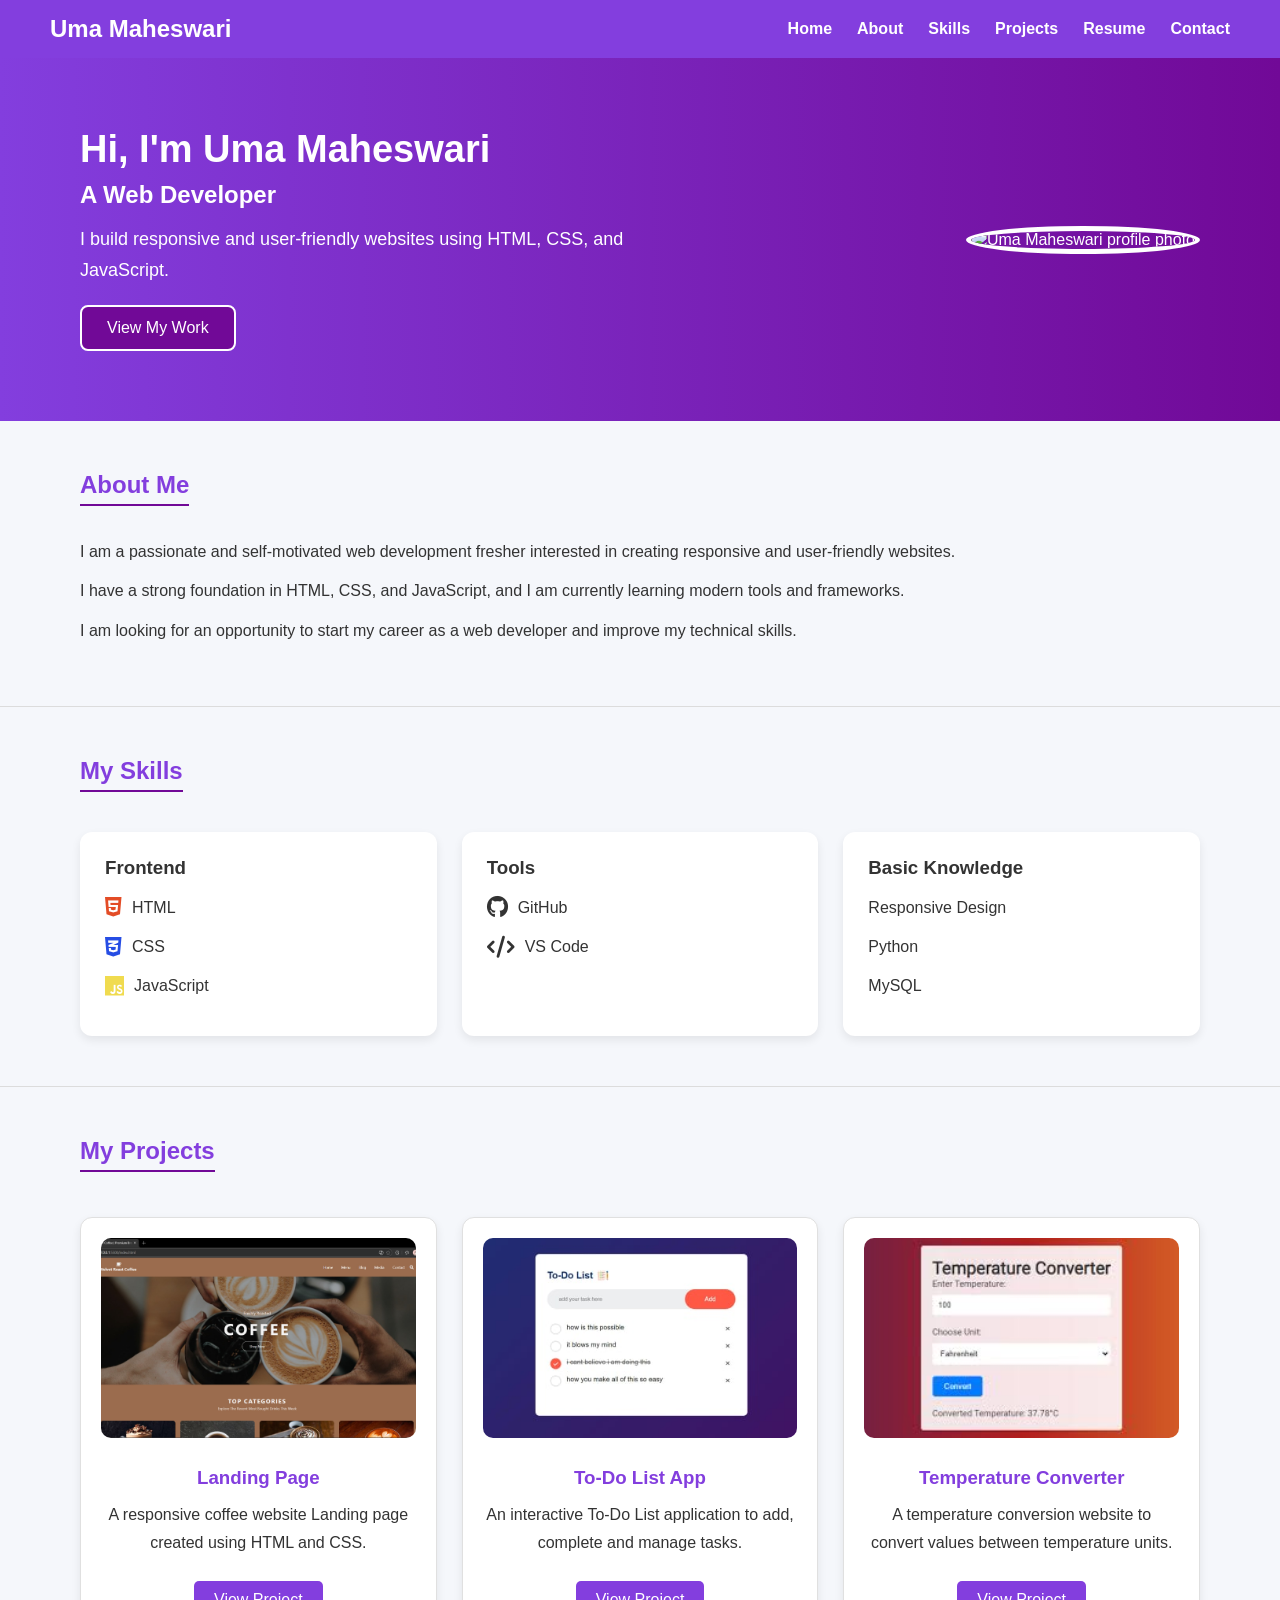
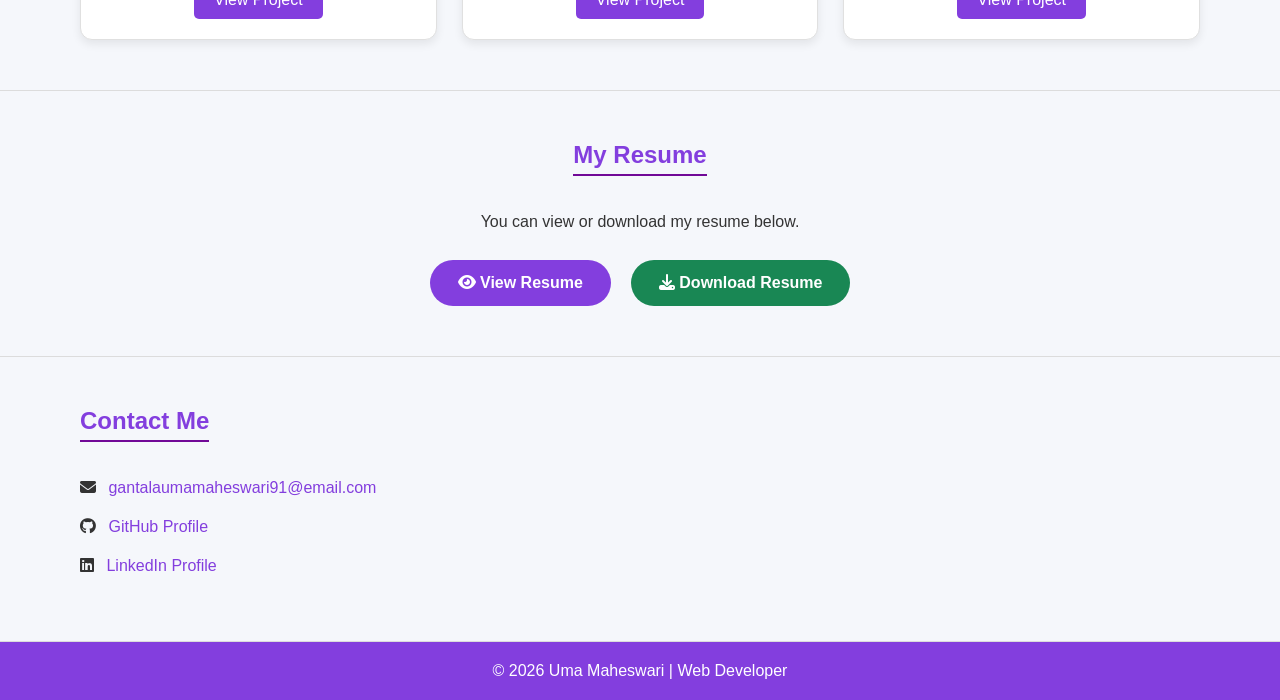
==== index.html @ 79c0158b "Add files via upload" ====
<!DOCTYPE html>
<html lang="en">
<head>
    <meta charset="UTF-8">
    <meta name="viewport" content="width=device-width, initial-scale=1.0">
    <title>Uma Maheswari | Web Developer</title>

    <link rel="stylesheet" href="style.css">

    <!-- Font Awesome Icons -->
    <link rel="stylesheet"
    href="https://cdnjs.cloudflare.com/ajax/libs/font-awesome/6.5.0/css/all.min.css">
</head>

<body>

<!-- NAVBAR -->
<header>
    <nav>
        <h2>Uma Maheswari</h2>

        <ul>
            <li><a href="#home">Home</a></li>
            <li><a href="#about">About</a></li>
            <li><a href="#skills">Skills</a></li>
            <li><a href="#projects">Projects</a></li>
            <li><a href="#resume">Resume</a></li>
            <li><a href="#contact">Contact</a></li>
        </ul>
    </nav>
</header>

<!-- HERO -->
<section class="hero" id="home">

    <div class="hero-text">
        <h1>Hi, I'm Uma Maheswari</h1>
        <h2>A Web Developer</h2>

        <p>
            I build responsive and user-friendly websites
            using HTML, CSS, and JavaScript.
        </p>

        <a href="#projects" class="btn">View My Work</a>
    </div>

    <div class="hero-img">
        <img src="Profile.jpeg" alt="Uma Maheswari profile photo">
    </div>

</section>

<!-- ABOUT -->
<section class="section" id="about">

    <h2>About Me</h2>

    <p>
        I am a passionate and self-motivated web development fresher
        interested in creating responsive and user-friendly websites.
    </p>

    <p>
        I have a strong foundation in HTML, CSS, and JavaScript,
        and I am currently learning modern tools and frameworks.
    </p>

    <p>
        I am looking for an opportunity to start my career as a web developer
        and improve my technical skills.
    </p>

</section>

<!-- SKILLS -->
<section class="section" id="skills">

    <h2>My Skills</h2>

    <div class="skills-container">

        <!-- FRONTEND -->
        <div class="skill-box">
            <h3>Frontend</h3>

            <p><i class="fab fa-html5 html"></i> HTML</p>
            <p><i class="fab fa-css3-alt css"></i> CSS</p>
            <p><i class="fab fa-js js"></i> JavaScript</p>
        </div>

        <!-- TOOLS -->
        <div class="skill-box">
            <h3>Tools</h3>

            <p><i class="fab fa-github"></i> GitHub</p>
            <p><i class="fas fa-code"></i> VS Code</p>
        </div>

        <!-- BASIC KNOWLEDGE -->
        <div class="skill-box">
            <h3>Basic Knowledge</h3>

            <p>Responsive Design</p>
            <p>Python</p>
            <p>MySQL</p>
        </div>

    </div>

</section>

<!-- PROJECTS -->
<section class="section" id="projects">

    <h2>My Projects</h2>

    <div class="projects">

        <!-- PROJECT 1 -->
        <div class="card">

            <img src="project1.jpg" alt="Coffee website Landing page">

            <h3>Landing Page</h3>

            <p>
                A responsive coffee website Landing page
                created using HTML and CSS.
            </p>

            <a href="./Projects/Landing%20Page/index.html"
   class="project-btn"
   target="_blank">
    View Project
</a>

        </div>

        <!-- PROJECT 2 -->
        <div class="card">

            <img src="project2.jpg" alt="To-Do List application">

            <h3>To-Do List App</h3>

            <p>
                An interactive To-Do List application
                to add, complete and manage tasks.
            </p>

            <a href="projects/todo-list/index.html"
               class="project-btn"
               target="_blank">
                View Project
            </a>

        </div>

        <!-- PROJECT 3 -->
        <div class="card">

            <img src="project3.jpg" alt="Temperature converter website">

            <h3>Temperature Converter</h3>

            <p>
                A temperature conversion website
                to convert values between temperature units.
            </p>

            <a href="projects/temperature-converter/index.html"
               class="project-btn"
               target="_blank">
                View Project
            </a>

        </div>

    </div>

</section>
    
<!-- RESUME -->
<section id="resume" class="section resume-section">

    <h2>My Resume</h2>

    <p>You can view or download my resume below.</p>

    
<div class="resume-buttons">

    <a href="./UmaMaheswari_Resume.pdf"
       target="_blank"
       style="background-color: #833ede; color: white; padding: 14px 28px; border-radius: 30px; text-decoration: none; display: inline-block; font-weight: bold;">
        <i class="fas fa-eye"></i> View Resume
    </a>

    <a href="./UmaMaheswari_Resume.pdf"
       download="Uma_Maheswari_Resume.pdf"
       style="background-color: #198754; color: white; padding: 14px 28px; border-radius: 30px; text-decoration: none; display: inline-block; font-weight: bold;">
        <i class="fas fa-download"></i> Download Resume
    </a>

</div>


</section>

    </div>
</section>

<!-- CONTACT -->
<section class="section" id="contact">

    <h2>Contact Me</h2>

    <p>
        <i class="fas fa-envelope"></i>
        <a href="mailto:gantalaumamaheswari91@email.com">
            gantalaumamaheswari91@email.com
        </a>
    </p>

    <p>
        <i class="fab fa-github"></i>
        <a href="https://github.com/umamaheswari-netizen"
           target="_blank">
            GitHub Profile
        </a>
    </p>

    <p>
        <i class="fab fa-linkedin"></i>
        <a href="https://www.linkedin.com/in/gantala-uma-maheswari"
           target="_blank">
            LinkedIn Profile
        </a>
    </p>

</section>

<!-- FOOTER -->
<footer>
    <p>&copy; 2026 Uma Maheswari | Web Developer</p>
</footer>
</body>
</html>
---- style.css ----
* {
    margin: 0;
    padding: 0;
    box-sizing: border-box;
    font-family: Arial, sans-serif;
}

html {
    scroll-behavior: smooth;
}

body {
    background: #f5f7fb;
    color: #333;
}

/* NAVBAR */
header {
    background: #833ede;
    padding: 15px 50px;
    position: sticky;
    top: 0;
    z-index: 1000;
}

nav {
    display: flex;
    justify-content: space-between;
    align-items: center;
    color: white;
}

nav ul {
    display: flex;
    list-style: none;
    gap: 25px;
}

nav ul li a {
    color: white;
    text-decoration: none;
    font-weight: bold;
    transition: 0.3s;
}

nav ul li a:hover {
    color: #ffd700;
}

/* HERO */
.hero {
    display: flex;
    justify-content: space-between;
    align-items: center;
    padding: 70px 80px;
    background: linear-gradient(to right, #833ede, #710997);
    color: white;
    gap: 40px;
}

.hero-text {
    max-width: 600px;
}

.hero-text h1 {
    font-size: 38px;
    margin-bottom: 10px;
}

.hero-text h2 {
    margin-bottom: 15px;
}

.hero-text p {
    font-size: 18px;
    line-height: 1.7;
}

.hero-img img {
    width: 280px;
    height: 280px;
    object-fit: cover;
    border-radius: 50%;
    border: 5px solid white;
}

/* BUTTON */
.btn {
    display: inline-block;
    margin-top: 20px;
    padding: 12px 25px;
    background: #710997;
    color: white;
    text-decoration: none;
    border: 2px solid white;
    border-radius: 8px;
    transition: 0.3s;
}

.btn:hover {
    background: white;
    color: #710997;
}

/* SECTIONS */
.section {
    padding: 50px 80px;
    border-bottom: 1px solid #dcdcdc;
}

.section h2 {
    margin-bottom: 20px;
    color: #833ede;
    border-bottom: 2px solid #710997;
    display: inline-block;
    padding-bottom: 5px;
}

.section p {
    margin: 12px 0;
    line-height: 1.7;
}

/* SKILLS */
.skills-container {
    display: flex;
    justify-content: space-between;
    gap: 25px;
    margin-top: 20px;
}

.skill-box {
    background: white;
    padding: 25px;
    flex: 1;
    border-radius: 12px;
    box-shadow: 0 4px 10px rgba(0, 0, 0, 0.08);
    transition: 0.3s;
}

.skill-box:hover {
    transform: translateY(-5px);
}

.skill-box h3 {
    margin-bottom: 15px;
    color: #333;
}

.skill-box p {
    display: flex;
    align-items: center;
    margin: 12px 0;
    font-size: 16px;
}

.skill-box i {
    font-size: 22px;
    margin-right: 10px;
}

.html {
    color: #e34c26;
}

.css {
    color: #264de4;
}

.js {
    color: #f0db4f;
}

/* PROJECTS */
.projects {
    display: flex;
    gap: 25px;
    margin-top: 25px;
}

.card {
    background: white;
    padding: 20px;
    border-radius: 12px;
    text-align: center;
    flex: 1;
    border: 1px solid #e0e0e0;
    box-shadow: 0 4px 10px rgba(0, 0, 0, 0.08);
    transition: 0.3s;
}

.card:hover {
    transform: translateY(-8px);
    box-shadow: 0 8px 20px rgba(0, 0, 0, 0.15);
}

.card img {
    width: 100%;
    height: 200px;
    object-fit: cover;
    border-radius: 10px;
    margin-bottom: 15px;
}

.card h3 {
    margin: 10px 0;
    color: #833ede;
}

.card p {
    margin-bottom: 15px;
}

/* PROJECT BUTTON */
.project-btn {
    display: inline-block;
    margin-top: 10px;
    padding: 10px 20px;
    background: #833ede;
    color: white;
    text-decoration: none;
    border-radius: 5px;
    transition: 0.3s;
}

.project-btn:hover {
    background: #710997;
    transform: scale(1.05);
}


/* RESUME SECTION */
.resume-section {
    text-align: center;
}

.resume-section h2 {
    display: inline-block;
}

.resume-buttons {
    display: flex;
    justify-content: center;
    align-items: center;
    gap: 20px;
    margin-top: 25px;
    flex-wrap: wrap;
}

.resume-btn {
    display: inline-block;
    padding: 13px 25px;
    color: white;
    text-decoration: none;
    border-radius: 25px;
    font-weight: bold;
    transition: 0.3s;
}

.view-btn {
    background-color: #833ede;
}

.view-btn:hover {
    background-color: #710997;
    transform: translateY(-3px);
}

.download-btn {
    background-color: #198754;
}

.download-btn:hover {
    background-color: #126c40;
    transform: translateY(-3px);
}

/* CONTACT */
#contact a {
    color: #833ede;
    text-decoration: none;
}

#contact a:hover {
    text-decoration: underline;
}

#contact i {
    margin-right: 8px;
}

/* FOOTER */
footer {
    text-align: center;
    padding: 20px;
    background: #833ede;
    color: white;
}

/* RESPONSIVE DESIGN */
@media (max-width: 900px) {

    .hero {
        padding: 50px 30px;
    }

    .section {
        padding: 40px 30px;
    }

    .skills-container,
    .projects {
        flex-wrap: wrap;
    }

    .skill-box,
    .card {
        min-width: 250px;
    }
}

@media (max-width: 600px) {

    header {
        padding: 15px 20px;
    }

    nav {
        flex-direction: column;
        gap: 15px;
    }

    nav ul {
        flex-wrap: wrap;
        justify-content: center;
        gap: 12px;
    }

    .hero {
        flex-direction: column-reverse;
        text-align: center;
        padding: 40px 20px;
    }

    .hero-text h1 {
        font-size: 28px;
    }

    .hero-img img {
        width: 200px;
        height: 200px;
    }

    .section {
        padding: 35px 20px;
    }

    .skills-container,
    .projects {
        flex-direction: column;
    }

    .skill-box,
    .card {
        width: 100%;
    }

    .card img {
        height: auto;
    }


/* COMPLETE RESUME SECTION DESIGN */

#resume.resume-section {
    display: flex !important;
    flex-direction: column !important;
    align-items: center !important;
    justify-content: center !important;
    text-align: center !important;
    width: 100%;
}

#resume.resume-section h2 {
    display: inline-block;
    margin: 0 auto 20px !important;
}

#resume.resume-section p {
    text-align: center !important;
    width: 100%;
}

#resume .resume-buttons {
    display: flex !important;
    flex-direction: row !important;
    justify-content: center !important;
    align-items: center !important;
    gap: 20px;
    margin: 25px auto !important;
    width: 100%;
}

#resume .resume-buttons a {
    display: inline-flex !important;
    align-items: center;
    justify-content: center;
    gap: 8px;
    padding: 14px 25px !important;
    background-color: #833ede !important;
    color: white !important;
    text-decoration: none !important;
    border: none !important;
    border-radius: 30px !important;
    font-size: 16px;
    font-weight: bold;
    cursor: pointer;
}

#resume .resume-buttons .resume-download {
    background-color: #198754 !important;
}

#resume .resume-buttons a:hover {
    opacity: 0.85;
    transform: translateY(-3px);
}

@media (max-width: 600px) {
    #resume .resume-buttons {
        flex-direction: column !important;
    }
}

/* RESUME BUTTON BACKGROUNDS */

#resume .resume-buttons a.resume-view {
    background: #833ede !important;
    color: white !important;
    border: 2px solid #833ede !important;
    padding: 14px 28px !important;
    border-radius: 30px !important;
}

#resume .resume-buttons a.resume-download {
    background: #198754 !important;
    color: white !important;
    border: 2px solid #198754 !important;
    padding: 14px 28px !important;
    border-radius: 30px !important;
}

#resume .resume-buttons a:hover {
    opacity: 0.9;
    transform: translateY(-3px);
}

}
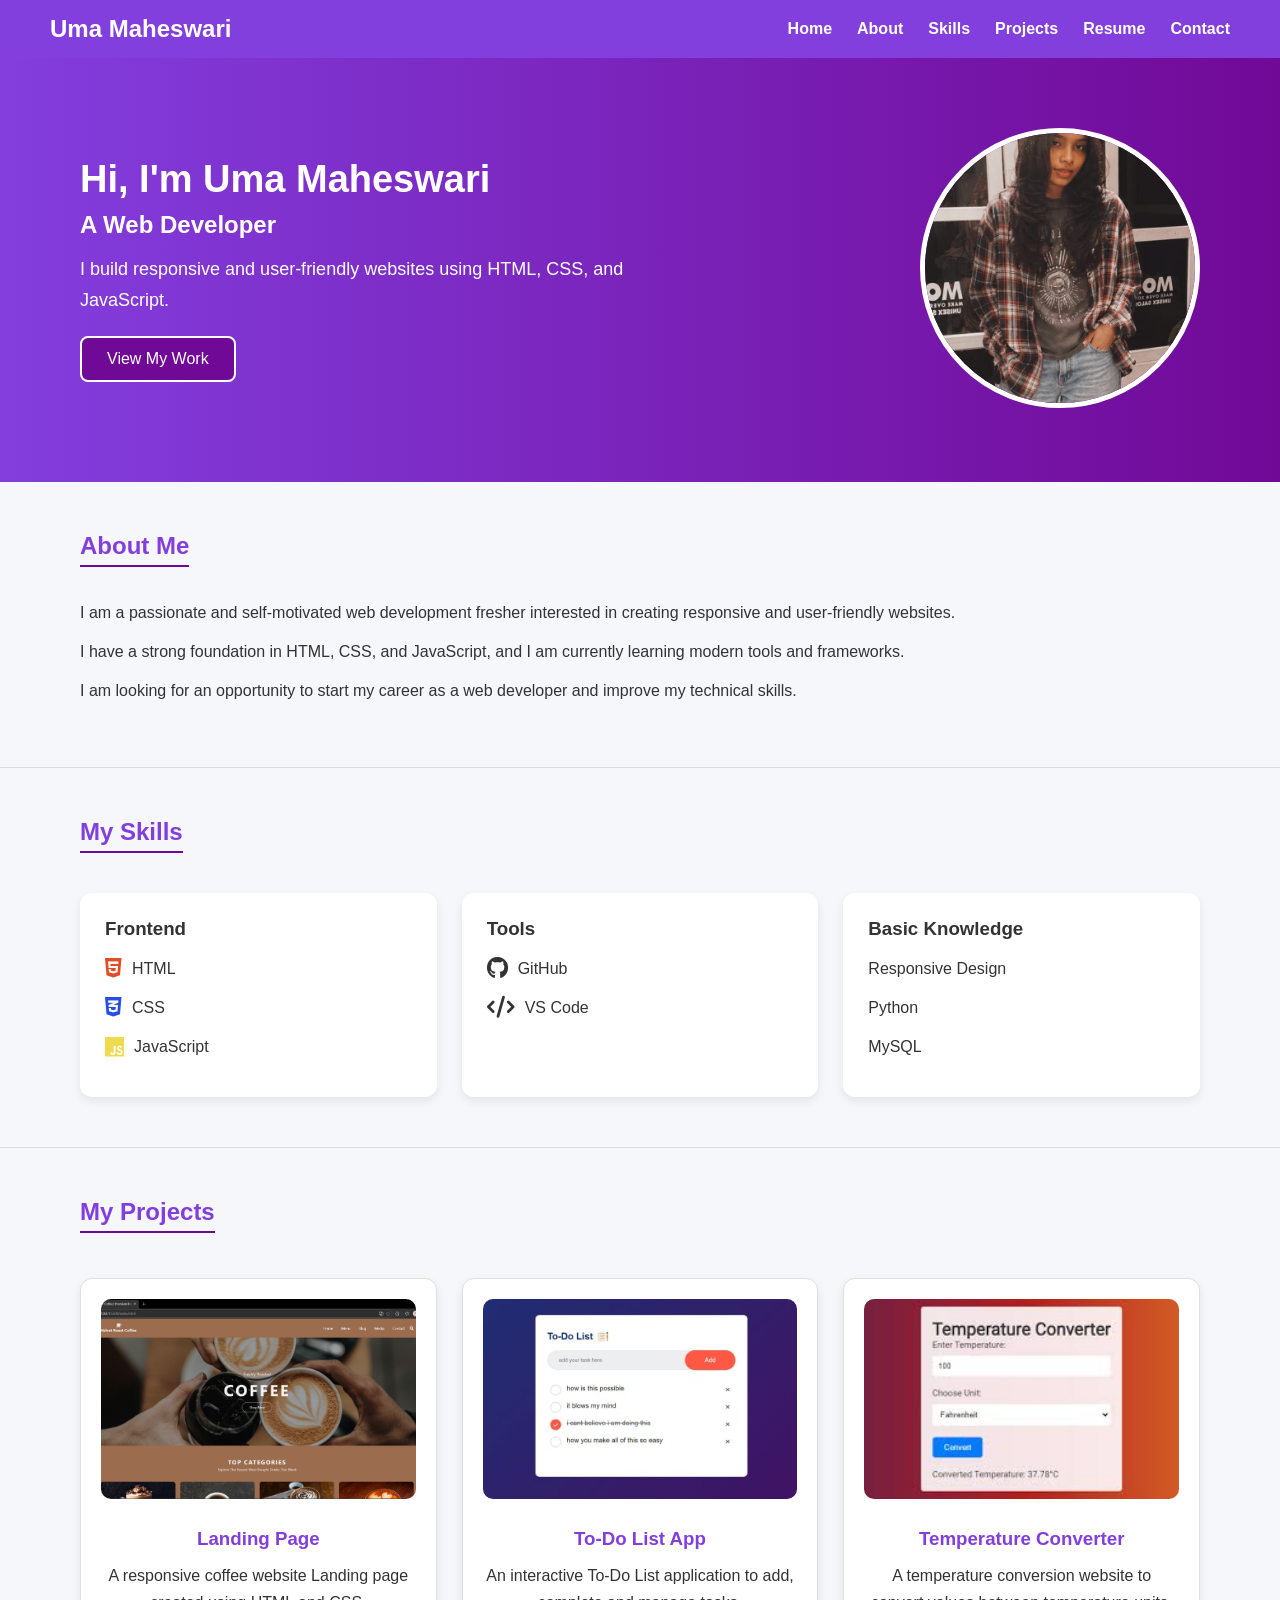
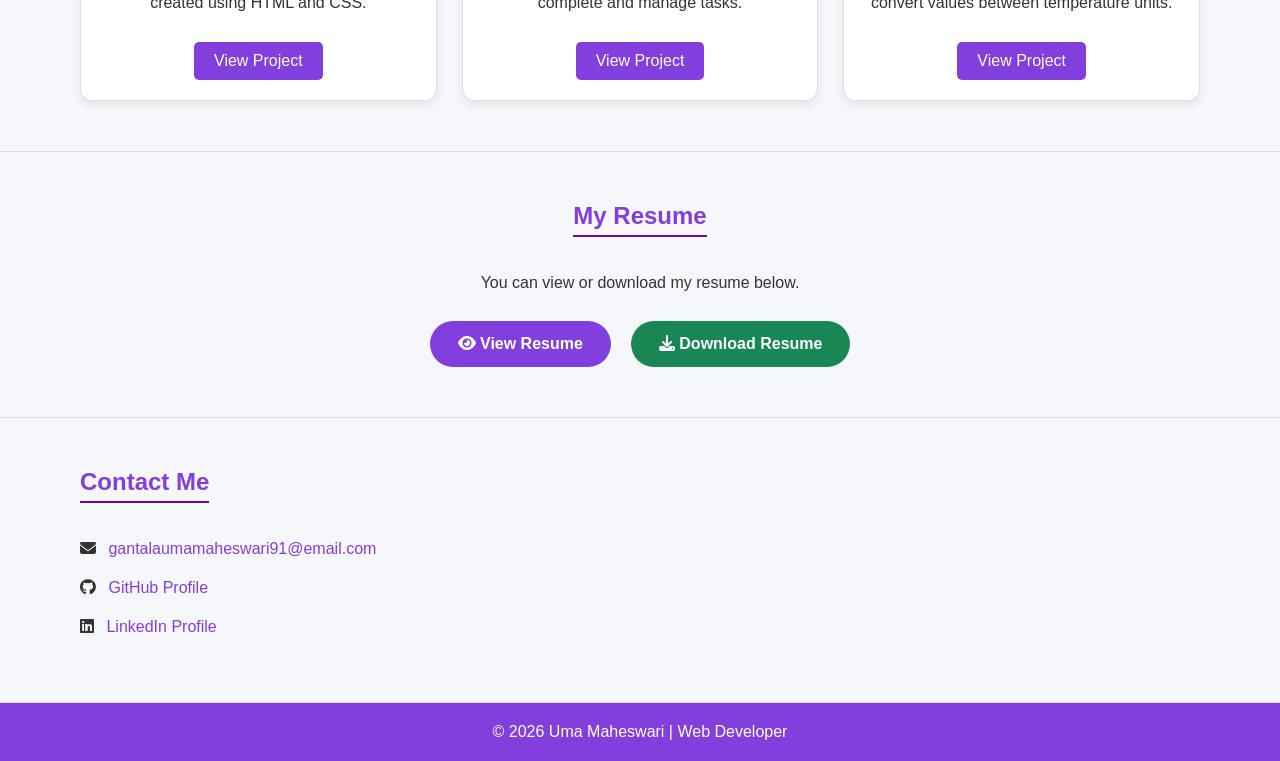
==== commit 3d074690: "Update index.html" ====
--- a/index.html
+++ b/index.html
@@ -47,7 +47,7 @@
     </div>
 
     <div class="hero-img">
-        <img src="Profile.jpeg" alt="Uma Maheswari profile photo">
+        <img src="profile.jpeg" alt="Uma Maheswari profile photo">
     </div>
 
 </section>
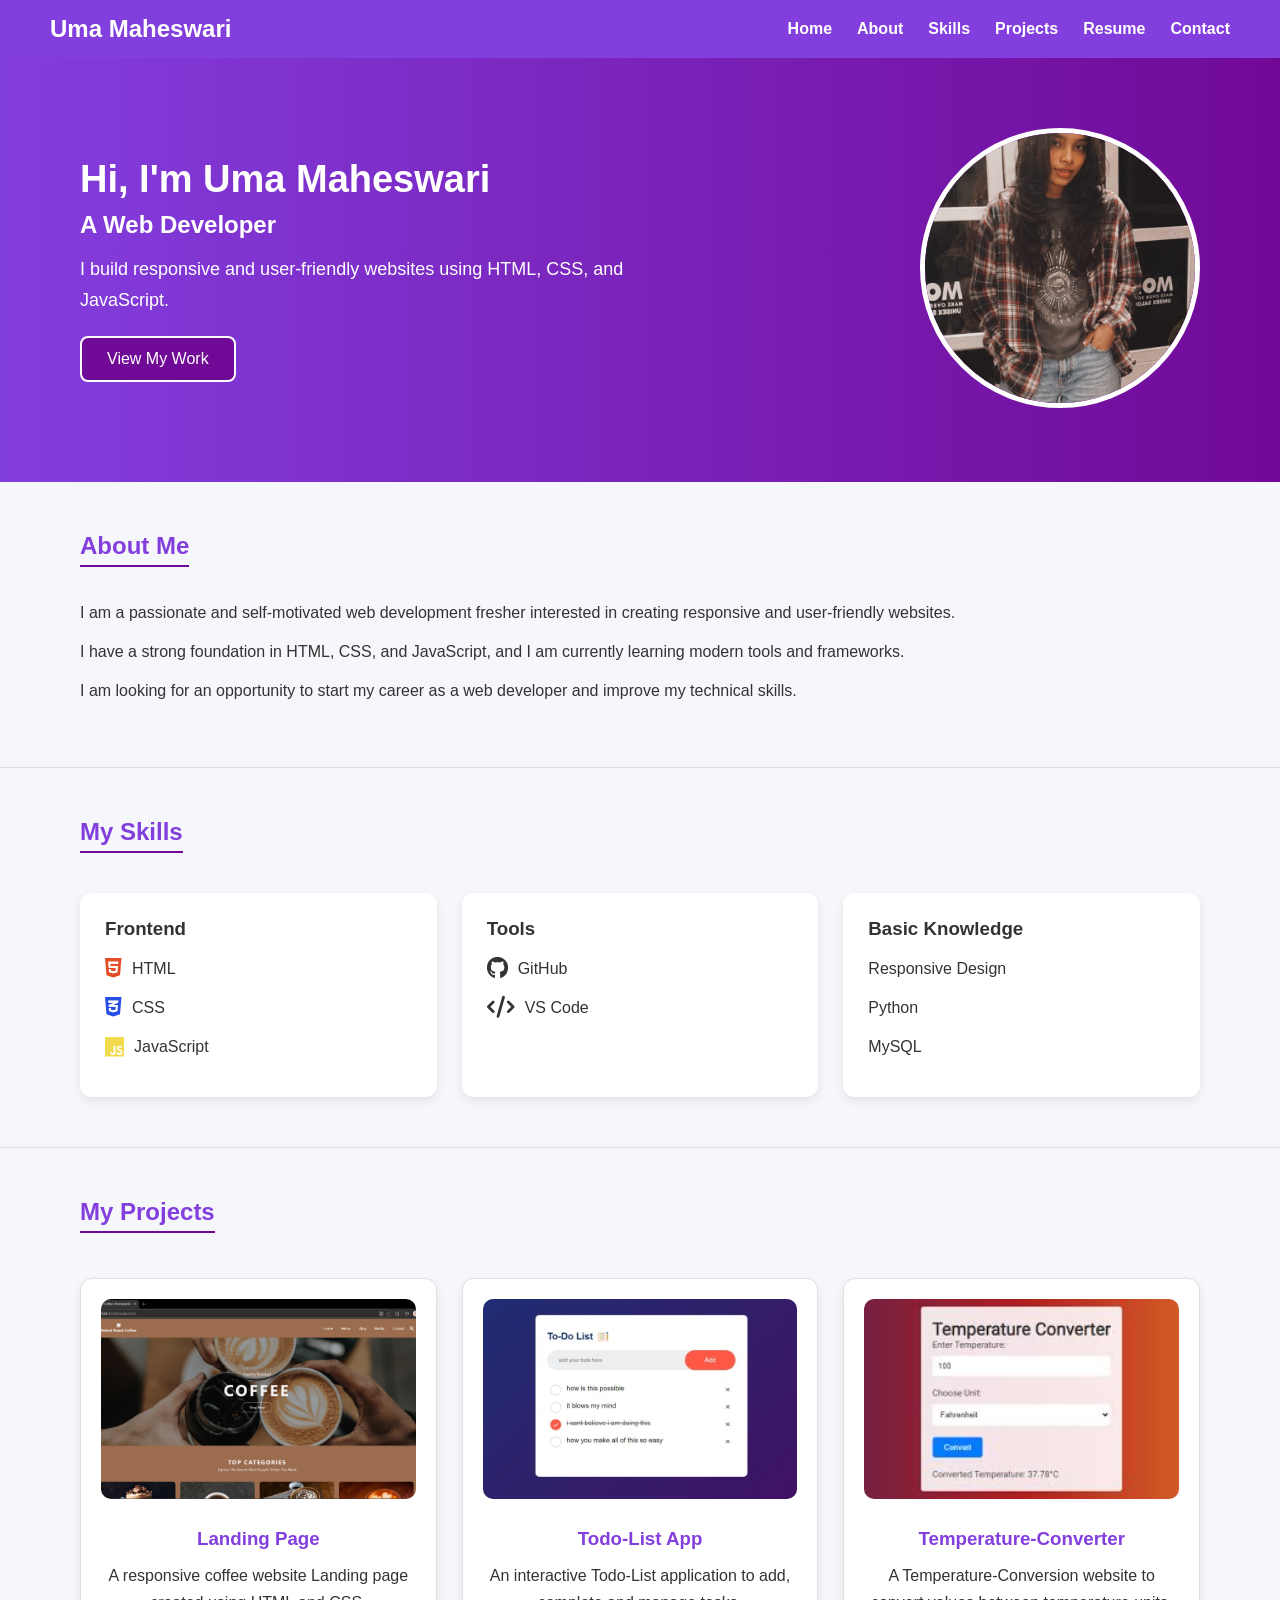
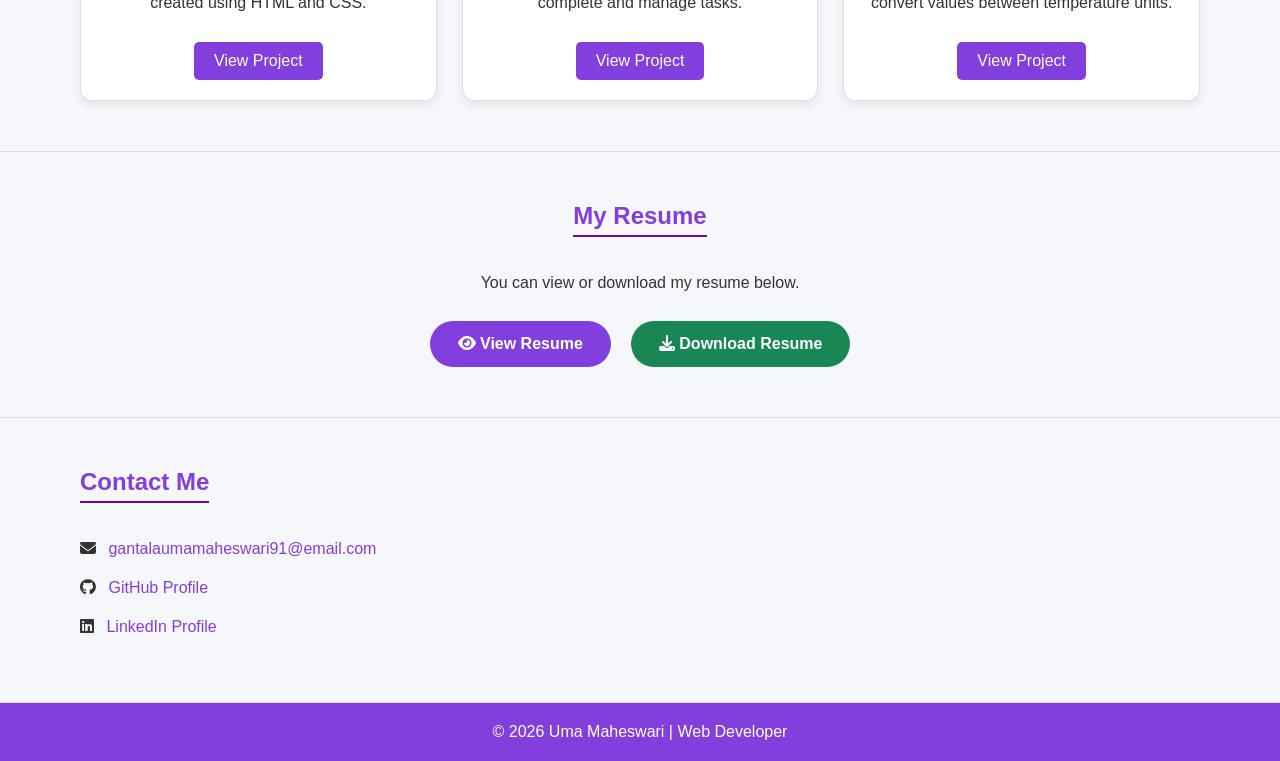
==== commit c6375c63: "Update index.html" ====
--- a/index.html
+++ b/index.html
@@ -141,16 +141,16 @@
         <!-- PROJECT 2 -->
         <div class="card">
 
-            <img src="project2.jpg" alt="To-Do List application">
-
-            <h3>To-Do List App</h3>
+            <img src="project2.jpg" alt="Todo-List application">
+
+            <h3>Todo-List App</h3>
 
             <p>
-                An interactive To-Do List application
+                An interactive Todo-List application
                 to add, complete and manage tasks.
             </p>
 
-            <a href="projects/todo-list/index.html"
+            <a href="projects/Todo-List/index.html"
                class="project-btn"
                target="_blank">
                 View Project
@@ -161,16 +161,16 @@
         <!-- PROJECT 3 -->
         <div class="card">
 
-            <img src="project3.jpg" alt="Temperature converter website">
-
-            <h3>Temperature Converter</h3>
+            <img src="project3.jpg" alt="Temperature-Converter website">
+
+            <h3>Temperature-Converter</h3>
 
             <p>
-                A temperature conversion website
+                A Temperature-Conversion website
                 to convert values between temperature units.
             </p>
 
-            <a href="projects/temperature-converter/index.html"
+            <a href="projects/Temperature-Converter/index.html"
                class="project-btn"
                target="_blank">
                 View Project
@@ -234,7 +234,7 @@
 
     <p>
         <i class="fab fa-linkedin"></i>
-        <a href="https://www.linkedin.com/in/gantala-uma-maheswari"
+        <a href="https://www.linkedin.com/in/gantala-umamaheswari-57012a278/?lipi=urn%3Ali%3Apage%3Ad_flagship3_profile_view_base_contact_details%3BzQiQgDCZTmqcoEcaT7y1nQ%3D%3D"
            target="_blank">
             LinkedIn Profile
         </a>
